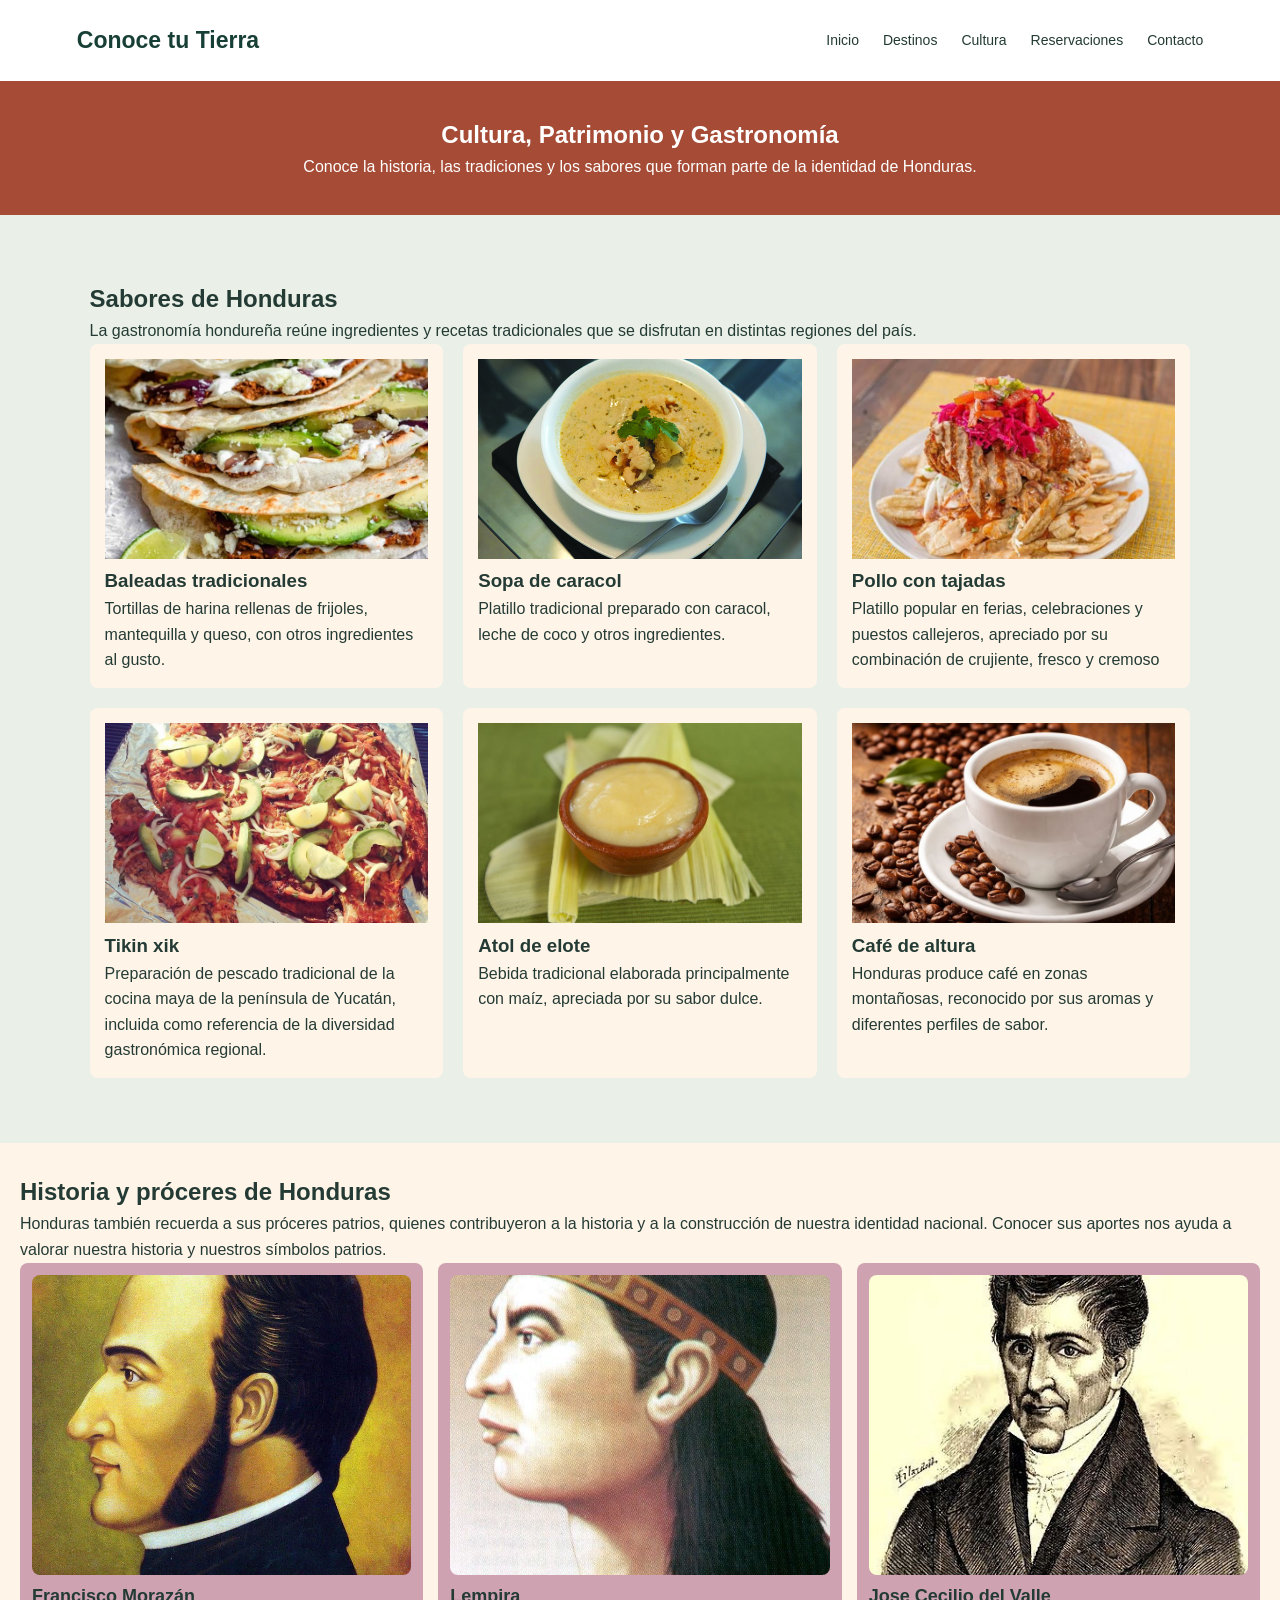
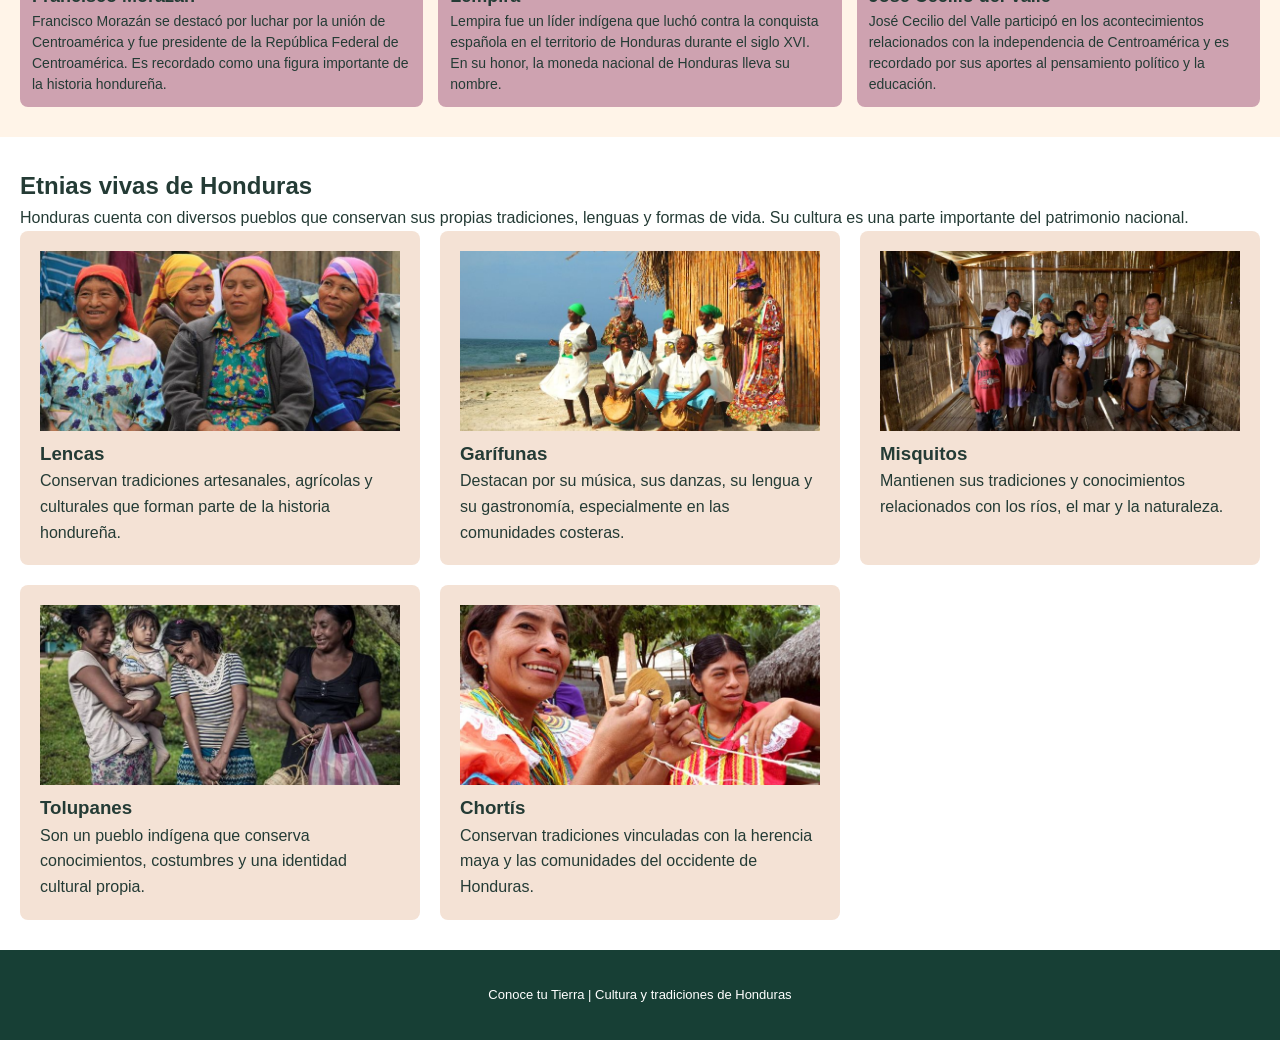
==== cultura.html @ e8e0a29b "Actualiza paginas e imagenes" ====
<!DOCTYPE html>
<html lang="es">
<head>
    <meta charset="UTF-8">
    <meta name="viewport" content="width=device-width, initial-scale=1.0">
    <title>Cultura y Gastronomía | Conoce tu Tierra</title>
    <link rel="stylesheet" href="css/estilos.css">
</head>
<body>

    <header class="encabezado">
        <a href="index.html" class="logo">Conoce tu Tierra</a>

        <nav class="menu">
            <a href="index.html">Inicio</a>
            <a href="destinos.html">Destinos</a>
            <a href="cultura.html">Cultura</a>
            <a href="reservaciones.html">Reservaciones</a>
            <a href="contacto.html">Contacto</a>
        </nav>
    </header>

    <main>

        <section class="portada-cultura">
            <h1>Cultura, Patrimonio y Gastronomía</h1>
            <p>
                Conoce la historia, las tradiciones y los sabores
                que forman parte de la identidad de Honduras.
            </p>
        </section>

        <section class="gastronomia">
            <h2>Sabores de Honduras</h2>

            <p>
                La gastronomía hondureña reúne ingredientes y recetas
                tradicionales que se disfrutan en distintas regiones del país.
            </p>

            <div class="tarjetas-gastronomia">

                <div class="tarjeta-gastronomia">
                    <img src="img/baleadas2.jpg" alt="Baleadas tradicionales hondureñas">
                    <h3>Baleadas tradicionales</h3>
                    <p>
                        Tortillas de harina rellenas de frijoles,
                        mantequilla y queso, con otros ingredientes al gusto.
                    </p>
                </div>

                <div class="tarjeta-gastronomia">
                    <img src="img/sopa2.jpg" alt="Sopa de caracol hondureña">
                    <h3>Sopa de caracol</h3>
                    <p>
                        Platillo tradicional preparado con caracol,
                        leche de coco y otros ingredientes.
                    </p>
                </div>
                <div class="tarjeta-gastronomia">
                    <img src="img/pollo.jpg" alt="Pollo con tajadas hondureño">
                    <h3>Pollo con tajadas</h3>
                    <p>
                        Platillo popular en ferias, celebraciones y 
                        puestos callejeros, apreciado por su combinación
                         de crujiente, fresco y cremoso
                    </p>
                </div>

                <div class="tarjeta-gastronomia">
                    <img src="img/Tikin Xic.jpg" alt="Preparación de tikin xik">
                    <h3>Tikin xik</h3>
                    <p>
                        Preparación de pescado tradicional de la cocina
                        maya de la península de Yucatán, incluida como
                        referencia de la diversidad gastronómica regional.
                    </p>
                </div>

                <div class="tarjeta-gastronomia">
                    <img src="img/atole2.jpg" alt="Atol de elote">
                    <h3>Atol de elote</h3>
                    <p>
                        Bebida tradicional elaborada principalmente
                        con maíz, apreciada por su sabor dulce.
                    </p>
                </div>

                <div class="tarjeta-gastronomia">
                    <img src="img/cafe.jpg" alt="Taza de café hondureño">
                    <h3>Café de altura</h3>
                    <p>
                        Honduras produce café en zonas montañosas,
                        reconocido por sus aromas y diferentes perfiles de sabor.
                    </p>
                </div>

            </div>
        </section>
        <section class="historia">
            <h2>Historia y próceres de Honduras</h2>
    
             <p>
                Honduras también recuerda a sus próceres patrios,
                quienes contribuyeron a la historia y a la construcción
                de nuestra identidad nacional. Conocer sus aportes
                nos ayuda a valorar nuestra historia y nuestros símbolos patrios.
            </p>
            <div class="tarjetas-proseres">

                <div class="tarjeta-proseres">
                    <img src="img/francisco morazan.jpg" alt="Retrato de Francisco Morazán">
                    <h3>Francisco Morazán</h3>
                    <p>
                        Francisco Morazán se destacó por luchar por la unión de 
                        Centroamérica y fue presidente de la República Federal de Centroamérica. 
                        Es recordado como una figura importante de la historia hondureña.
                    </p>
                </div>

                <div class="tarjeta-proseres">
                    <img src="img/lempira.jpg" alt="Retrato de Lempira">
                    <h3>Lempira</h3>
                    <p>
                        Lempira fue un líder indígena que luchó contra la conquista
                         española en el territorio de Honduras durante el siglo XVI.
                          En su honor, la moneda nacional de Honduras lleva su nombre.
                    </p>
                </div>

                <div class="tarjeta-proseres">
                    <img src="img/jose cecilio.jpg" alt=" Retrato de Jose Cecilio del Valle">
                    <h3>Jose Cecilio del Valle</h3>
                    <p>
                        José Cecilio del Valle participó en los acontecimientos relacionados 
                        con la independencia de Centroamérica y es recordado por sus 
                        aportes al pensamiento político y la educación.
                    </p>
                </div>
            </div>

        </section>

        <section class="etnias">
            <h2>Etnias vivas de Honduras</h2>

            <p>
                Honduras cuenta con diversos pueblos que conservan
                sus propias tradiciones, lenguas y formas de vida.
                Su cultura es una parte importante del patrimonio nacional.
            </p>

            <div class="tarjetas-cultura">

                <div class="tarjeta-cultura">
                    <img src="img/Lencas.jpg" alt="Mujeres del pueblo lenca">
                    <h3>Lencas</h3>
                    <p>
                        Conservan tradiciones artesanales, agrícolas
                        y culturales que forman parte de la historia hondureña.
                    </p>
                </div>

                <div class="tarjeta-cultura">
                    <img src="img/garifunas.jpg" alt="Personas garifunas">
                    <h3>Garífunas</h3>
                    <p>
                        Destacan por su música, sus danzas, su lengua
                        y su gastronomía, especialmente en las comunidades costeras.
                    </p>
                </div>

                <div class="tarjeta-cultura">
                    <img src="img/misquitos.jpg" alt="Personas del pueblo misquito">
                    <h3>Misquitos</h3>
                    <p>
                        Mantienen sus tradiciones y conocimientos
                        relacionados con los ríos, el mar y la naturaleza.
                    </p>
                </div>

                <div class="tarjeta-cultura">
                    <img src="img/tolupanes.jpg" alt="Mujeres del pueblo tolupan">
                    <h3>Tolupanes</h3>
                    <p>
                        Son un pueblo indígena que conserva conocimientos,
                        costumbres y una identidad cultural propia.
                    </p>
                </div>

                <div class="tarjeta-cultura">
                    <img src="img/chostis.jpg" alt="Señoras chortis trabajando">
                    <h3>Chortís</h3>
                    <p>
                        Conservan tradiciones vinculadas con la herencia
                        maya y las comunidades del occidente de Honduras.
                    </p>
                </div>

            </div>
        </section>


    </main>

    <footer class="pie-pagina">
        <p>Conoce tu Tierra | Cultura y tradiciones de Honduras</p>
    </footer>

</body>
</html>
---- css/estilos.css ----
/* Estilos en general */
* {
    margin: 0;
    padding: 0;
    box-sizing: border-box;
}

body {
    font-family: Arial, Helvetica, sans-serif;
    background-color: #f7f8f4;
    color: #243b35;
    line-height: 1.6;
}

a {
    text-decoration: none;
}

/* Encabezado y menú */
.encabezado {
    display: flex;
    justify-content: space-between;
    align-items: center;
    padding: 22px 6%;
    background-color: #ffffff;
}

.logo {
    color: #173f35;
    font-size: 23px;
    font-weight: bold;
}

.menu {
    display: flex;
    gap: 24px;
}

.menu a {
    color: #243b35;
    font-size: 14px;
}

.menu a:hover {
    color: #72916a;
}

/* Portada principal */
.portada {
    min-height: 520px;
    display: flex;
    align-items: center;
    padding: 60px 8%;
    color: white;
    background-image:
        linear-gradient(
            90deg,
            rgba(9, 37, 34, 0.80),
            rgba(9, 37, 34, 0.15)
        ),
        url("../img/portada.jpg");
    background-size: cover;
    background-position: center;
}

.texto-portada {
    max-width: 520px;
}

.subtitulo {
    color: #76966c;
    font-size: 12px;
    font-weight: bold;
    letter-spacing: 2px;
    margin-bottom: 12px;
}

.texto-portada .subtitulo {
    color: #dce9d3;
}

.texto-portada h1 {
    font-size: 48px;
    line-height: 1.15;
    margin-bottom: 20px;
}

.texto-portada > p:not(.subtitulo) {
    font-size: 16px;
    margin-bottom: 28px;
}

.boton {
    display: inline-block;
    background-color: #315d43;
    color: white;
    padding: 13px 20px;
    border-radius: 4px;
    font-size: 14px;
}

.boton:hover {
    background-color: #234633;
}

/* Sección de destinos */
.destinos {
    padding: 75px 7%;
}

.titulo-seccion {
    text-align: center;
    margin-bottom: 35px;
}

.titulo-seccion h2,
.texto-gastronomia h2 {
    font-size: 32px;
    line-height: 1.2;
    margin-bottom: 12px;
}

.titulo-seccion > p:last-child {
    color: #68766f;
}

.contenedor-tarjetas {
    display: grid;
    grid-template-columns: repeat(3, 1fr);
    gap: 25px;
}

.tarjeta {
    background-color: white;
    border-radius: 10px;
    overflow: hidden;
    box-shadow: 0 4px 18px rgba(0, 0, 0, 0.07);
}

.tarjeta img {
    width: 100%;
    height: 230px;
    object-fit: cover;
    display: block;
}

.contenido-tarjeta {
    padding: 22px;
}

.contenido-tarjeta h3 {
    margin-bottom: 8px;
}

.contenido-tarjeta p {
    color: #68766f;
    font-size: 14px;
    margin-bottom: 15px;
}

.contenido-tarjeta a {
    color: #315d43;
    font-weight: bold;
    font-size: 14px;
}

/* Gastronomía */
.gastronomia {
    background-color: #eaf0e7;
    padding: 65px 7%;
}

.texto-gastronomia {
    max-width: 650px;
    margin-bottom: 30px;
}

.texto-gastronomia > p:not(.subtitulo) {
    margin-bottom: 22px;
    color: #53665b;
}

.contenedor-comidas {
    display: grid;
    grid-template-columns: repeat(3, 1fr);
    gap: 25px;
}

.comida {
    background-color: white;
    border-radius: 10px;
    overflow: hidden;
    padding-bottom: 18px;
}

.comida img {
    width: 100%;
    height: 210px;
    object-fit: cover;
    display: block;
}

.comida h3,
.comida p {
    margin: 12px 16px 0;
}

.comida p {
    color: #68766f;
    font-size: 14px;
}

/* Pie de página */
.pie-pagina {
    background-color: #173f35;
    color: white;
    text-align: center;
    padding: 30px 15px;
}

.pie-pagina p {
    margin: 5px 0;
    font-size: 13px;
}

/* Adaptación para pantallas pequeñas */
@media (max-width: 850px) {
    .encabezado {
        flex-direction: column;
        gap: 18px;
    }

    .menu {
        justify-content: center;
        flex-wrap: wrap;
        gap: 12px 18px;
    }

    .texto-portada h1 {
        font-size: 38px;
    }

    .contenedor-tarjetas,
    .contenedor-comidas {
        grid-template-columns: repeat(2, 1fr);
    }
}

@media (max-width: 550px) {
    .portada {
        min-height: 430px;
        padding: 45px 7%;
    }

    .texto-portada h1 {
        font-size: 34px;
    }

    .contenedor-tarjetas,
    .contenedor-comidas {
        grid-template-columns: 1fr;
    }

    .destinos,
    .gastronomia {
        padding: 45px 6%;
    }

    .titulo-seccion h2,
    .texto-gastronomia h2 {
        font-size: 27px;
    }
}

/* Portada de la página de destinos */
.portada-destinos {
    padding: 30px 6%;
    background-color: #355f81;
    color: white;
    text-align: center;
}

.portada-destinos h1 {
    font-size: 42px;
    margin-bottom: 18px;
}

.portada-destinos > p:last-child {
    max-width: 650px;
    margin: 0 auto;
}

.portada-destinos .subtitulo {
    color: #c9dec2;
}

/* Introducción */
.introduccion-rutas {
    text-align: center;
    padding: 55px 7% 20px;
}

.introduccion-rutas h2 {
    font-size: 30px;
    margin-bottom: 12px;
}

.introduccion-rutas p {
    color: #68766f;
}

/* Bloques de cada ruta */
.ruta {
    display: grid;
    grid-template-columns: 0.85fr 1.15fr;
    gap: 35px;
    align-items: start;
    padding: 55px 7%;
    border-bottom: 1px solid #dfe5dd;
}

.ruta-imagen img {
    width: 100%;
    min-height: 300px;
    height: 100%;
    max-height: 450px;
    object-fit: cover;
    border-radius: 10px;
    display: block;
}

.ruta-contenido h2 {
    color: #173f35;
    font-size: 30px;
    line-height: 1.2;
    margin-bottom: 8px;
}

.ruta-contenido h3 {
    font-size: 19px;
    margin-bottom: 15px;
}

.ruta-contenido h4 {
    color: #315d43;
    margin: 22px 0 10px;
}

.ruta-contenido p,
.ruta-contenido li {
    color: #52635a;
    font-size: 15px;
}

.ruta-contenido ul {
    padding-left: 22px;
    margin-bottom: 15px;
}

.ruta-contenido li {
    margin-bottom: 5px;
}

/* Tablas de distancias */
.tabla-contenedor {
    width: 100%;
    overflow-x: auto;
    margin-top: 12px;
}

.tabla-contenedor table {
    width: 100%;
    min-width: 520px;
    border-collapse: collapse;
    background-color: white;
    font-size: 13px;
}

.tabla-contenedor caption {
    text-align: left;
    font-weight: bold;
    color: #315d43;
    padding: 10px 0;
}

.tabla-contenedor th,
.tabla-contenedor td {
    padding: 12px 10px;
    text-align: left;
    border: 1px solid #dfe5dd;
}

.tabla-contenedor th {
    background-color: #eaf0e7;
    color: #173f35;
}

.tabla-contenedor tbody tr:nth-child(even) {
    background-color: #f7f8f4;
}

.nota-tabla {
    margin-top: 10px;
    font-size: 13px !important;
    font-style: italic;
}

/* Invitación final */
.aviso-viaje {
    margin: 50px 7%;
    padding: 35px;
    background-color: #eaf0e7;
    border-radius: 10px;
    text-align: center;
}

.aviso-viaje h2 {
    color: #173f35;
    margin-bottom: 12px;
}

.aviso-viaje p {
    max-width: 750px;
    margin: 0 auto 22px;
    color: #52635a;
}

/* Adaptación para móviles */
@media (max-width: 850px) {
    .ruta {
        grid-template-columns: 1fr;
        padding: 40px 6%;
    }

    .ruta-imagen img {
        height: 280px;
        min-height: auto;
    }

    .portada-destinos h1 {
        font-size: 34px;
    }
}

@media (max-width: 550px) {
    .portada-destinos {
        padding: 55px 6%;
    }

    .portada-destinos h1 {
        font-size: 29px;
    }

    .ruta-contenido h2 {
        font-size: 25px;
    }

    .aviso-viaje {
        margin: 35px 6%;
        padding: 25px 18px;
    }
}
.imagen-portada-destinos {
    display: block;
    width: 100%;
    max-width: 1100px;
    height: 380px;
    object-fit: cover;
    object-position: center;
    margin: 35px auto 0;
    border-radius: 12px;
}

.portada-cultura {
    background-color: #A64B35;
    color: white;
    text-align: center;
    padding: 35px 20px;
}

.historia {
    padding: 30px 20px;
    background-color: #FFF4E8;
}
.tarjetas-proseres {
    display: grid;
    grid-template-columns: repeat(3, 1fr);
    gap: 15px;
}

.tarjeta-proseres {
    background-color: #cea2b0;
    padding: 12px;
    border-radius: 8px;
}

.tarjeta-proseres img {
    width: 100%;
    height: 300px;
    object-fit: cover;
    border-radius: 8px;
}

.tarjeta-proseres h3 {
    font-size: 18px;
}

.tarjeta-proseres p {
    font-size: 14px;
    line-height: 1.5;
}
.etnias {
    padding: 30px 20px;
    background-color: white;
}

.tarjetas-cultura {
    display: grid;
    grid-template-columns: repeat(3, 1fr);
    gap: 20px;
}

.tarjeta-cultura {
    background-color: #F4E2D5;
    padding: 20px;
    border-radius: 8px;
}

.tarjetas-gastronomia {
    display: grid;
    grid-template-columns: repeat(3, 1fr);
    gap: 20px;
}

.tarjeta-gastronomia {
    background-color: #FFF4E8;
    padding: 15px;
    border-radius: 8px;
}

.tarjeta-gastronomia img {
    width: 100%;
    height: 200px;
    object-fit: cover;
}
.tarjeta-cultura img {
    width: 100%;
    height: 180px;
    object-fit: cover;
}

.tarjeta img,
.contenedor-comidas img,
.tarjeta-gastronomia img,
.tarjeta-proseres,
.tarjeta-cultura img {
    transition: transform 0.3s;
}

.tarjeta img:hover,
.contenedor-comidas img:hover,
.tarjeta-gastronomia img:hover,
.tarjeta-proseres img:hover,
.tarjeta-cultura img:hover {
    transform: scale(1.05);
}

@media (max-width: 700px) {
    .tarjetas-cultura,
    .tarjetas-gastronomia {
        grid-template-columns: 1fr;
    }
}
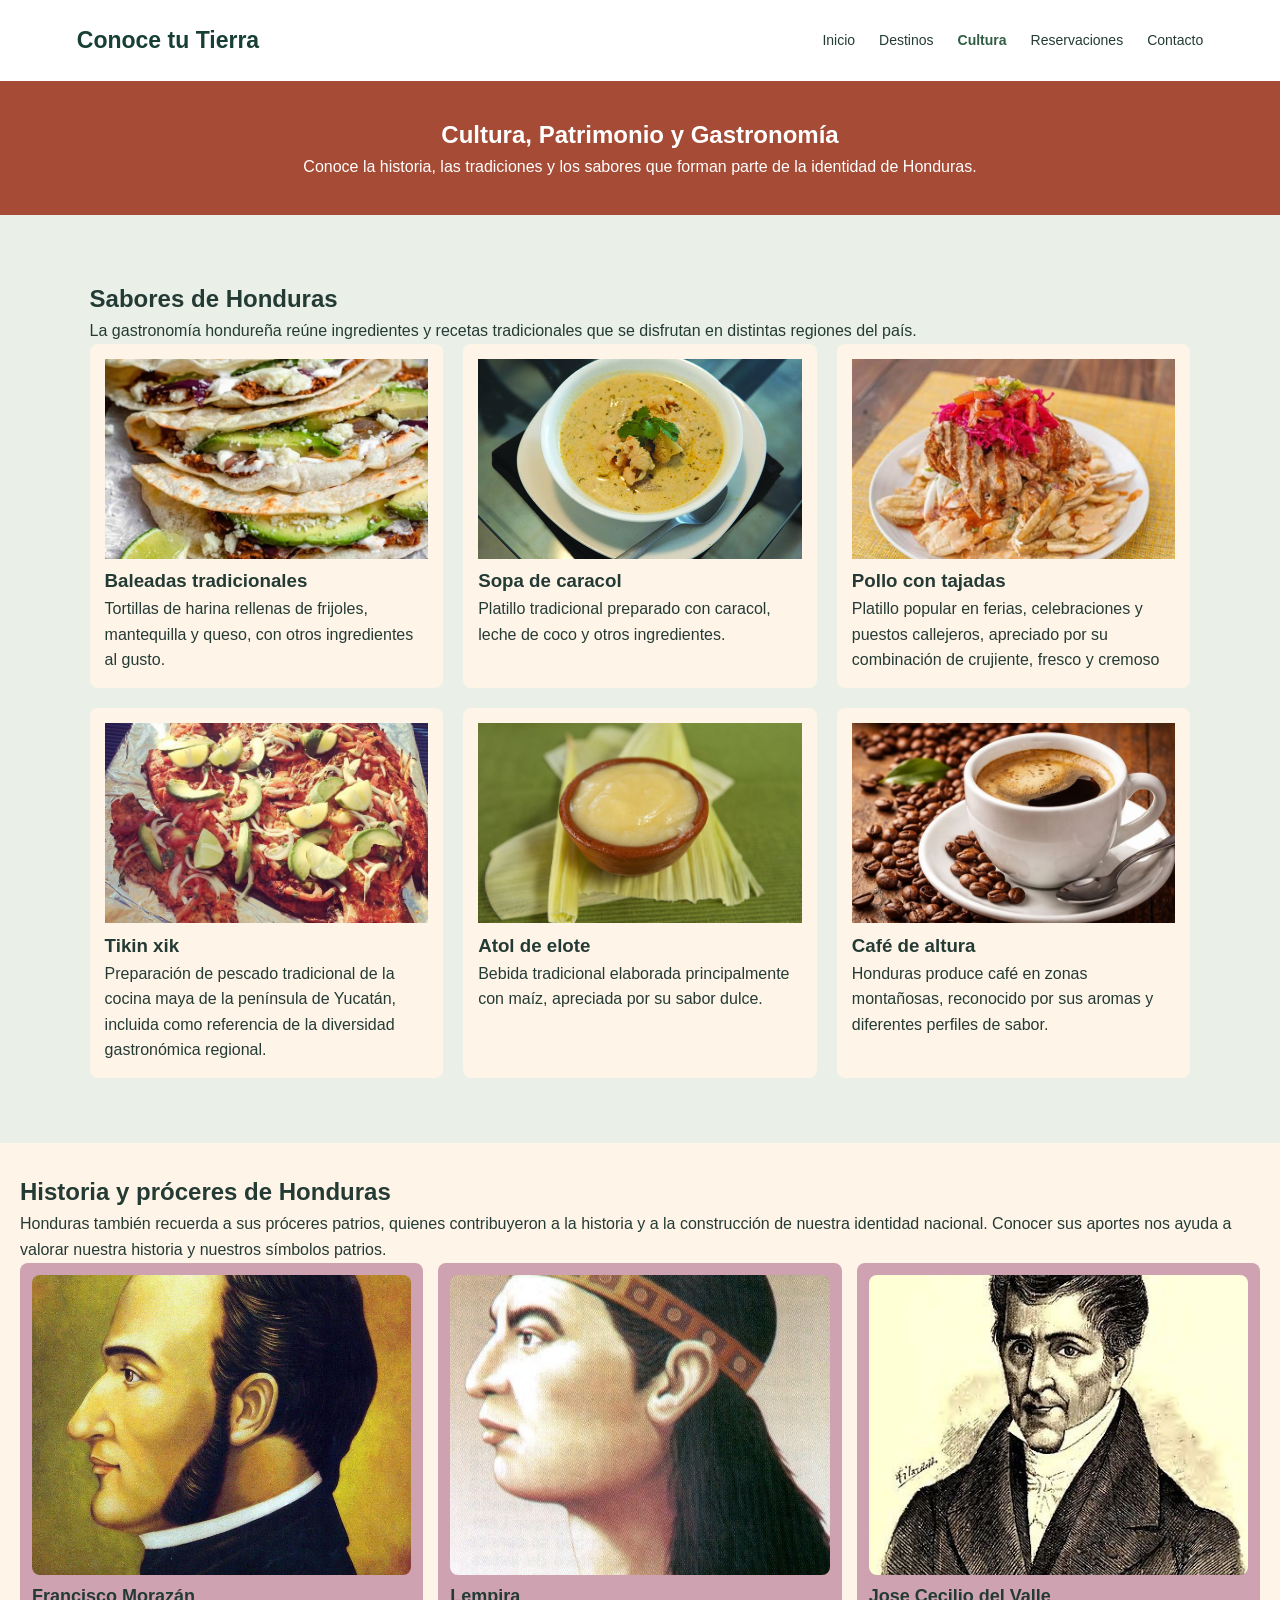
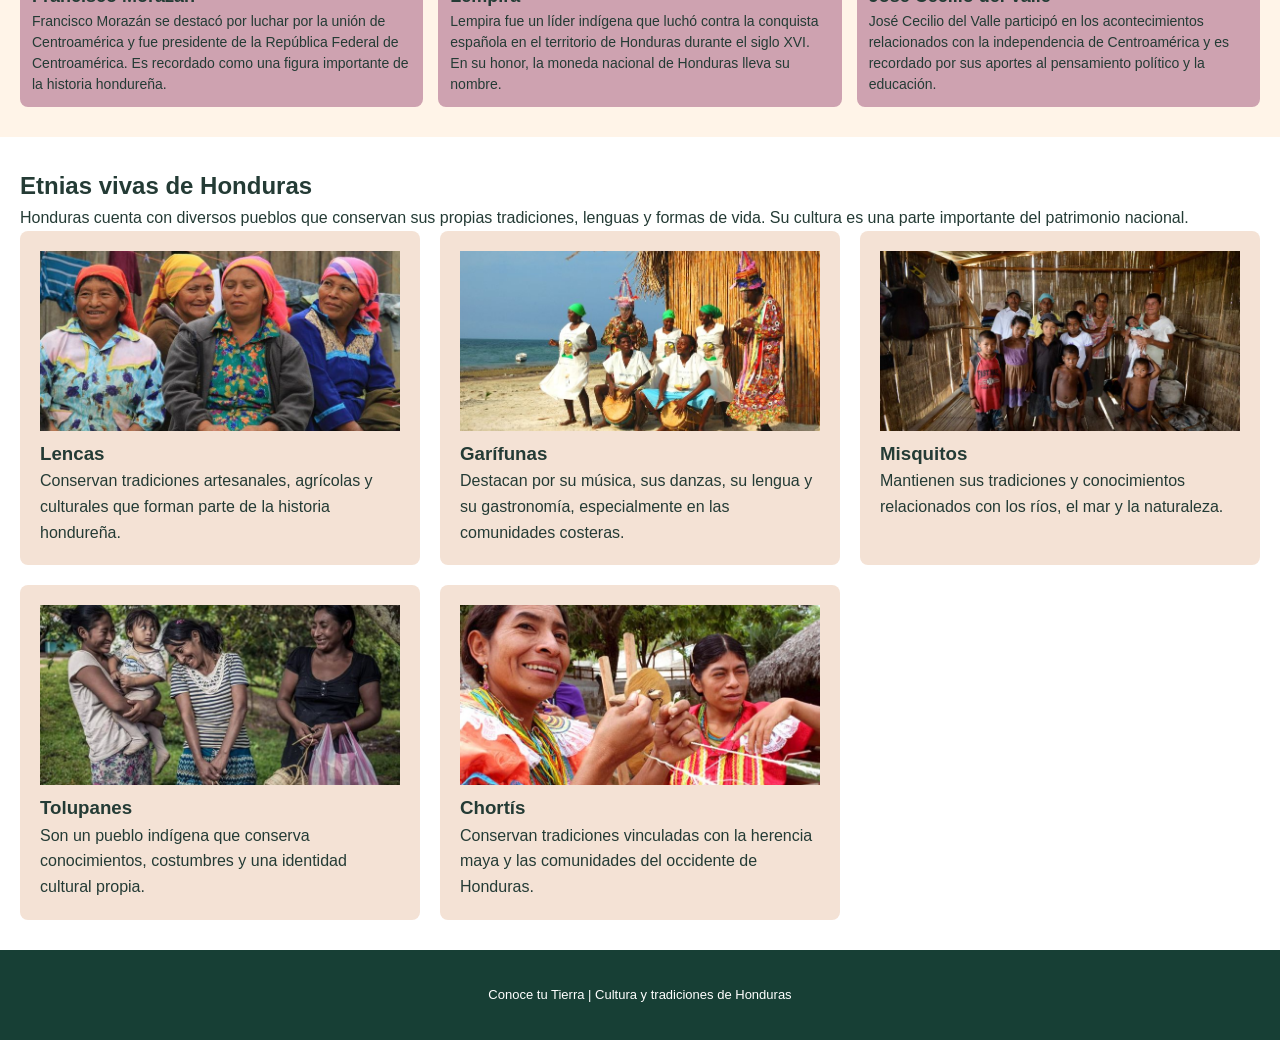
==== commit 93962f27: "Finaliza el proyecto Conoce tu Tierra" ====
--- a/cultura.html
+++ b/cultura.html
@@ -14,7 +14,7 @@
         <nav class="menu">
             <a href="index.html">Inicio</a>
             <a href="destinos.html">Destinos</a>
-            <a href="cultura.html">Cultura</a>
+            <a href="cultura.html" class="activo">Cultura</a>
             <a href="reservaciones.html">Reservaciones</a>
             <a href="contacto.html">Contacto</a>
         </nav>
--- a/css/estilos.css
+++ b/css/estilos.css
@@ -44,7 +44,10 @@
 .menu a:hover {
     color: #72916a;
 }
-
+.menu a.activo {
+    color: #315d43;
+    font-weight: bold;
+}
 /* Portada principal */
 .portada {
     min-height: 520px;
@@ -55,8 +58,8 @@
     background-image:
         linear-gradient(
             90deg,
-            rgba(9, 37, 34, 0.80),
-            rgba(9, 37, 34, 0.15)
+            rgba(40, 78, 74, 0.336),
+            rgba(19, 63, 59, 0.15)
         ),
         url("../img/portada.jpg");
     background-size: cover;
@@ -570,4 +573,136 @@
     .tarjetas-gastronomia {
         grid-template-columns: 1fr;
     }
-}+}
+.portada-reservaciones {
+    background-color: #183B56;
+    color: white;
+    text-align: center;
+    padding: 30px 20px;
+}
+
+.formulario-reservacion {
+    background-color: #F0F5F7;
+    padding: 25px;
+    max-width: 650px;
+    margin: 30px auto;
+    border-radius: 8px;
+}
+
+.formulario-reservacion h2 {
+    color: #183B56;
+    text-align: center;
+}
+
+.formulario-reservacion form {
+    display: flex;
+    flex-direction: column;
+    gap: 10px;
+}
+
+.formulario-reservacion input,
+.formulario-reservacion select,
+.formulario-reservacion textarea {
+    padding: 10px;
+    border: 1px solid #B8C9D3;
+    border-radius: 5px;
+    font-size: 16px;
+}
+
+.formulario-reservacion button {
+    background-color: #183B56;
+    color: white;
+    padding: 12px;
+    border: none;
+    border-radius: 5px;
+    cursor: pointer;
+}
+
+.formulario-reservacion button:hover {
+    background-color: #4E91A6;
+}
+
+.portada-contacto {
+    background-color: #88621D;
+    color: white;
+    text-align: center;
+    padding: 30px 20px;
+}
+
+.informacion-contacto,
+.canales-digitales {
+    padding: 25px 20px;
+}
+
+.informacion-contacto h2,
+.canales-digitales h2 {
+    color: #88621D;
+}
+
+.tarjetas-contacto {
+    display: grid;
+    grid-template-columns: repeat(3, 1fr);
+    gap: 20px;
+}
+
+.tarjeta-contacto {
+    background-color: #FFF9ED;
+    padding: 20px;
+    border-radius: 8px;
+}
+
+.tarjeta-contacto a,
+.canales-digitales a {
+    color: #88621D;
+}
+
+.formulario-contacto {
+    background-color: #FFF9ED;
+    padding: 25px;
+    max-width: 650px;
+    margin: 30px auto;
+    border-radius: 8px;
+}
+
+.formulario-contacto h2 {
+    color: #88621D;
+    text-align: center;
+}
+
+.formulario-contacto form {
+    display: flex;
+    flex-direction: column;
+    gap: 10px;
+}
+
+.formulario-contacto input,
+.formulario-contacto select,
+.formulario-contacto textarea {
+    padding: 10px;
+    border: 1px solid #D9C79F;
+    border-radius: 5px;
+    font-size: 16px;
+}
+
+.formulario-contacto button {
+    background-color: #88621D;
+    color: white;
+    padding: 12px;
+    border: none;
+    border-radius: 5px;
+    cursor: pointer;
+}
+
+.formulario-contacto button:hover {
+    background-color: #A67B2D;
+}
+
+@media (max-width: 700px) {
+    .tarjetas-contacto {
+        grid-template-columns: 1fr;
+    }
+
+    .formulario-contacto {
+        margin: 20px;
+    }
+}
